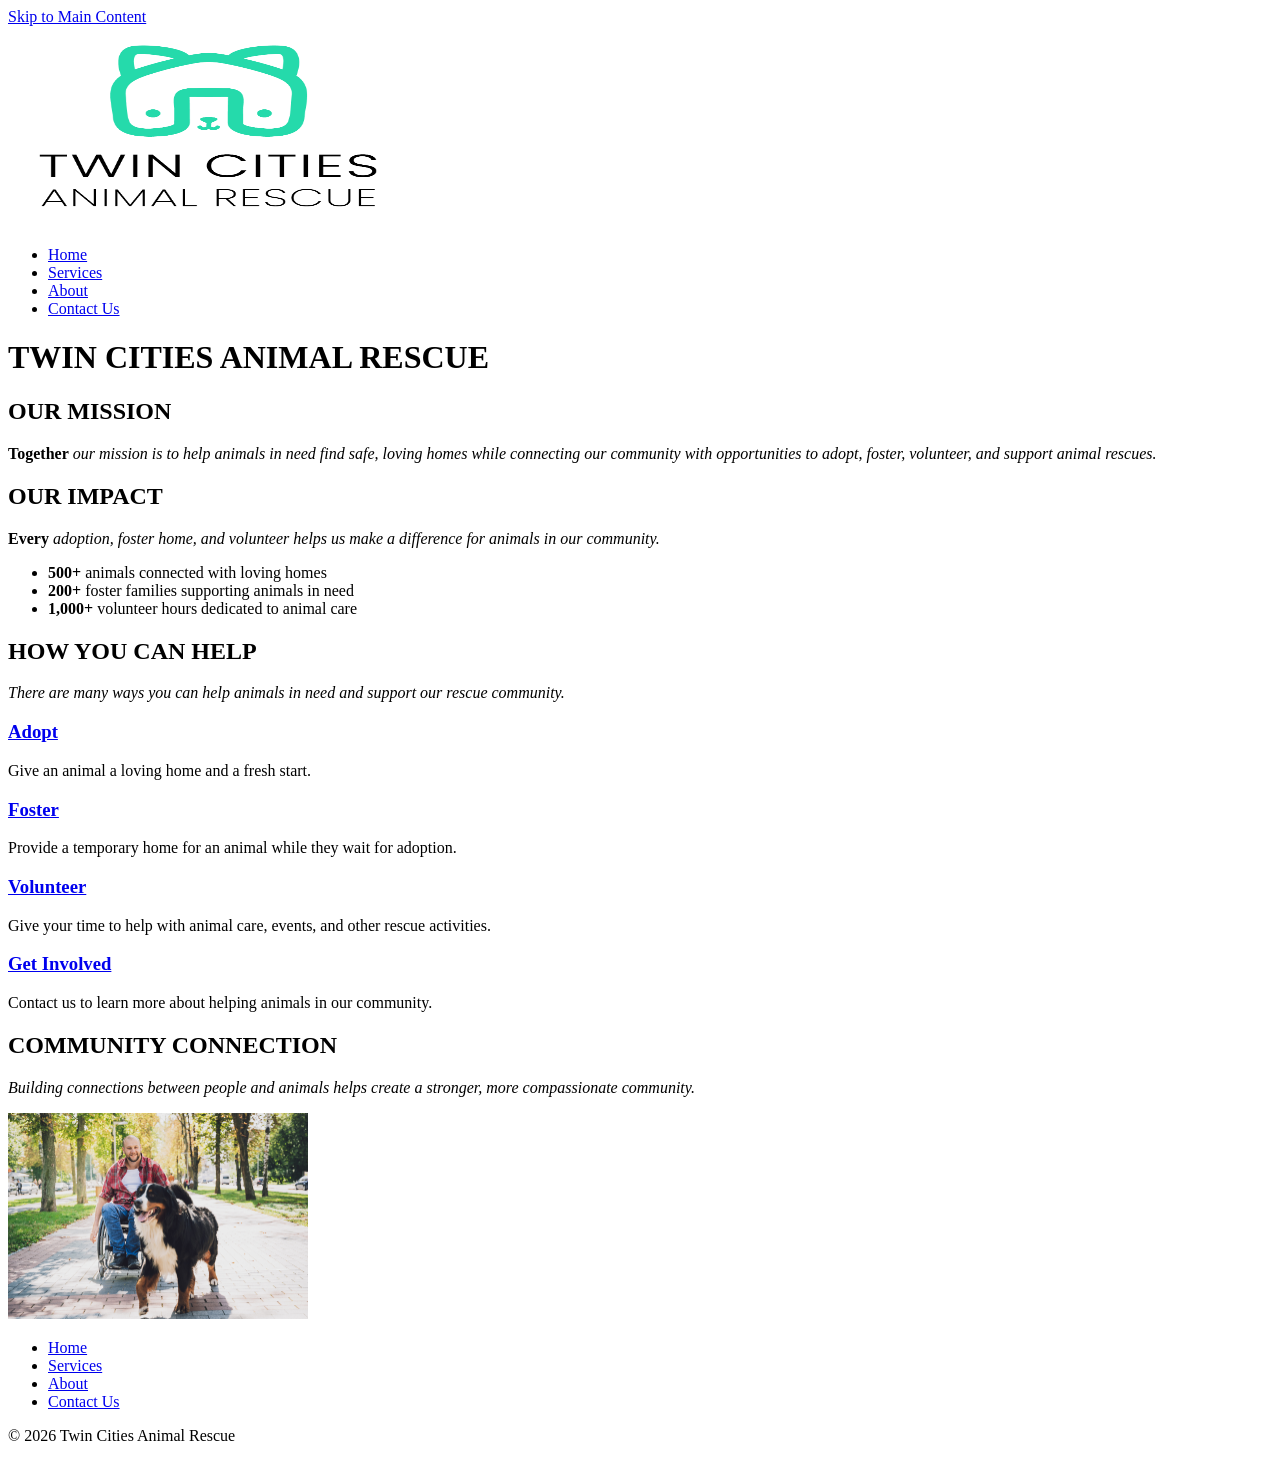
==== index.html @ acf7f06b "Recreate Twin Cities Animal Rescue website" ====
<!DOCTYPE html>
<html lang="en">

<!-- Head Start -->
<head>
    <meta charset="UTF-8">
    <meta name="viewport" content="width=device-width, initial-scale=1.0">
    <title>Home | Twin Cities Animal Rescue</title>
</head>

<!-- Body Start -->
<body>
    <a href="#main-content">Skip to Main Content</a>

    <!-- Header Start -->
    <header>
        <img src="images/rescue-logo_c.png"
             alt="Twin Cities Animal Rescue Logo"
             width="400"
             height="200">

        <nav aria-label="Primary Navigation">
            <ul>
                <li><a href="index.html" aria-current="page">Home</a></li>
                <li><a href="services.html">Services</a></li>
                <li><a href="about.html">About</a></li>
                <li><a href="contact.html">Contact Us</a></li>
            </ul>
        </nav>
    </header>

    <!-- Main Start -->
    <main id="main-content">
        <h1>TWIN CITIES ANIMAL RESCUE</h1>

        <!-- Our Mission Start -->
        <section>
            <h2>OUR MISSION</h2>

            <p>
                <strong>Together</strong>
                <em>
                    our mission is to help animals in need find safe, loving
                    homes while connecting our community with opportunities
                    to adopt, foster, volunteer, and support animal rescues.
                </em>
            </p>
        </section>

        <!-- Our Impact Start -->
        <section>
            <h2>OUR IMPACT</h2>

            <p>
                <strong>Every</strong>
                <em>
                    adoption, foster home, and volunteer helps us make a
                    difference for animals in our community.
                </em>
            </p>

            <ul>
                <li>
                    <strong>500+</strong>
                    animals connected with loving homes
                </li>
                <li>
                    <strong>200+</strong>
                    foster families supporting animals in need
                </li>
                <li>
                    <strong>1,000+</strong>
                    volunteer hours dedicated to animal care
                </li>
            </ul>
        </section>

        <!-- How You Can Help Start -->
        <section>
            <h2>HOW YOU CAN HELP</h2>

            <p>
                <em>
                    There are many ways you can help animals in need and
                    support our rescue community.
                </em>
            </p>

            <h3><a href="services.html#adoption">Adopt</a></h3>
            <p>Give an animal a loving home and a fresh start.</p>

            <h3><a href="services.html#foster">Foster</a></h3>
            <p>
                Provide a temporary home for an animal while they wait
                for adoption.
            </p>

            <h3><a href="services.html#volunteer">Volunteer</a></h3>
            <p>
                Give your time to help with animal care, events, and
                other rescue activities.
            </p>

            <h3>
                <a href="contact.html#interest-form">Get Involved</a>
            </h3>
            <p>
                Contact us to learn more about helping animals in our
                community.
            </p>
        </section>

        <!-- Community Connection Start -->
        <section>
            <h2>COMMUNITY CONNECTION</h2>

            <p>
                <em>
                    Building connections between people and animals helps
                    create a stronger, more compassionate community.
                </em>
            </p>

            <picture>
                <source srcset="images/rescue-feature-large_c.png"
                        media="(min-width: 768px)">

                <img src="images/rescue-feature-small_c.png"
                     alt="A man using a wheelchair spending time outdoors with a dog"
                     width="300">
            </picture>
        </section>
    </main>

    <!-- Footer Start -->
    <footer>
        <nav aria-label="Footer Navigation">
            <ul>
                <li><a href="index.html">Home</a></li>
                <li><a href="services.html">Services</a></li>
                <li><a href="about.html">About</a></li>
                <li><a href="contact.html">Contact Us</a></li>
            </ul>
        </nav>

        <p>&copy; 2026 Twin Cities Animal Rescue</p>
    </footer>
</body>
</html>
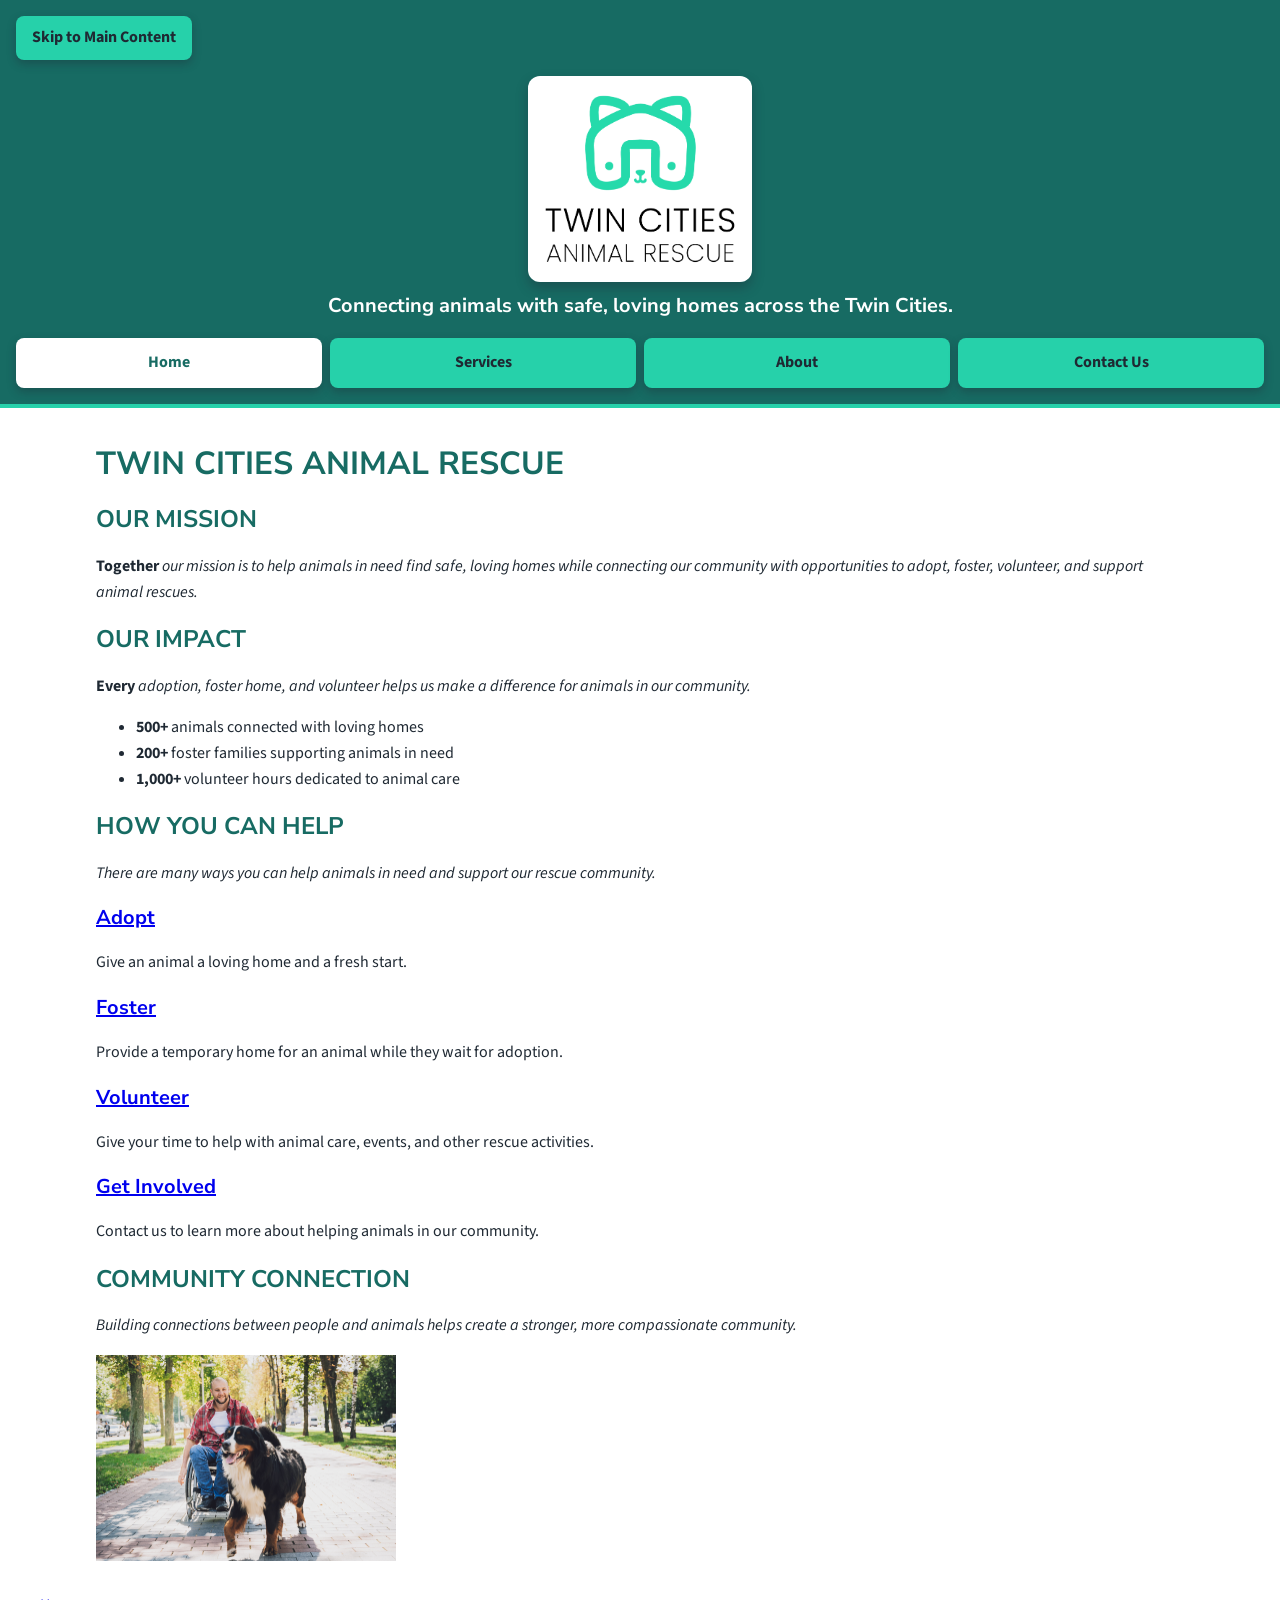
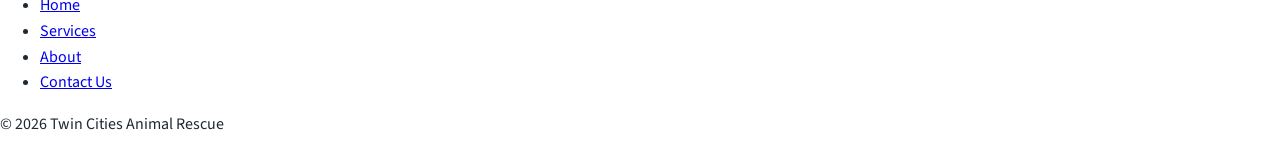
==== commit a13eaa60: "Build responsive accessible site header" ====
--- a/index.html
+++ b/index.html
@@ -1,25 +1,89 @@
 <!DOCTYPE html>
 <html lang="en">
+<!-- Head Start -->
 
-<!-- Head Start -->
 <head>
     <meta charset="UTF-8">
     <meta name="viewport" content="width=device-width, initial-scale=1.0">
-    <title>Home | Twin Cities Animal Rescue</title>
+    <title>Home - Twin Cities Animal Rescue</title>
+    <link rel="preconnect" href="https://fonts.googleapis.com">
+    <link rel="preconnect" href="https://fonts.gstatic.com" crossorigin>
+    <link
+        href="https://fonts.googleapis.com/css2?family=Nunito+Sans:ital,opsz,wght@0,6..12,200..1000;1,6..12,200..1000&amp;family=Source+Sans+3:ital,wght@0,200..900;1,200..900&amp;display=swap"
+        rel="stylesheet">
+    <link rel="stylesheet" href="styles/style.css">
 </head>
-
 <!-- Body Start -->
 <body>
-    <a href="#main-content">Skip to Main Content</a>
-
     <!-- Header Start -->
     <header>
-        <img src="images/rescue-logo_c.png"
-             alt="Twin Cities Animal Rescue Logo"
-             width="400"
-             height="200">
-
+        <a class="skip-link" href="#main-content">Skip to Main Content</a>
+        <div class="site-banner">
+            <img class="site-logo" src="images/rescue-logo_c.png" alt="Twin Cities Animal Rescue Logo">
+            <p class="site-tagline">Connecting animals with safe, loving homes across the Twin Cities.</p>
+        </div>
         <nav aria-label="Primary Navigation">
+            <ul>
+                <li><a href="index.html" title="Go to the Home Page" aria-current="page">Home</a></li>
+                <li><a href="services.html" title="Go to the Services Page">Services</a></li>
+                <li><a href="about.html" title="Go to the About Page">About</a></li>
+                <li><a href="contact.html" title="Go to the Contact Us Page">Contact Us</a></li>
+            </ul>
+        </nav>
+    </header>
+    <!-- Main Start -->
+    <main id="main-content">
+        <h1>TWIN CITIES ANIMAL RESCUE</h1>
+        <!-- Our Mission Start -->
+        <section>
+            <h2>OUR MISSION</h2>
+            <p><strong>Together</strong><em>
+                    our mission is to help animals in need find safe, loving
+                    homes while connecting our community with opportunities
+                    to adopt, foster, volunteer, and support animal rescues.</em></p>
+        </section>
+        <!-- Our Impact Start -->
+        <section>
+            <h2>OUR IMPACT</h2>
+            <p><strong>Every</strong><em>
+                    adoption, foster home, and volunteer helps us make a
+                    difference for animals in our community.</em></p>
+            <ul>
+                <li><strong>500+</strong> animals connected with loving homes</li>
+                <li><strong>200+</strong> foster families supporting animals in need</li>
+                <li><strong>1,000+</strong> volunteer hours dedicated to animal care</li>
+            </ul>
+        </section>
+        <!-- How You Can Help Start -->
+        <section>
+            <h2>HOW YOU CAN HELP</h2>
+            <p><em>There are many ways you can help animals in need and
+                    support our rescue community.</em></p>
+            <h3><a href="services.html#adoption">Adopt</a></h3>
+            <p>Give an animal a loving home and a fresh start.</p>
+            <h3><a href="services.html#foster">Foster</a></h3>
+            <p>Provide a temporary home for an animal while they wait
+                for adoption.</p>
+            <h3><a href="services.html#volunteer">Volunteer</a></h3>
+            <p>Give your time to help with animal care, events, and other rescue activities.</p>
+            <h3><a href="contact.html#interest-form">Get Involved</a></h3>
+            <p>Contact us to learn more about helping animals in our community.</p>
+        </section>
+        <!-- Community Connection Start -->
+        <section>
+            <h2>COMMUNITY CONNECTION</h2>
+            <p><em>Building connections between people and animals helps
+                    create a stronger, more compassionate community.</em></p>
+            <picture>
+                <source srcset="images/rescue-feature-large_c.png" media="(min-width: 768px)">
+                <img src="images/rescue-feature-small_c.png"
+                    alt="A man using a wheelchair spending time outdoors with a dog" width="300">
+            </picture>
+        </section>
+    </main>
+    <!-- Footer Start -->
+    <footer>
+        <nav aria-label="Footer Navigation">
             <ul>
                 <li><a href="index.html" aria-current="page">Home</a></li>
                 <li><a href="services.html">Services</a></li>
@@ -27,123 +91,7 @@
                 <li><a href="contact.html">Contact Us</a></li>
             </ul>
         </nav>
-    </header>
-
-    <!-- Main Start -->
-    <main id="main-content">
-        <h1>TWIN CITIES ANIMAL RESCUE</h1>
-
-        <!-- Our Mission Start -->
-        <section>
-            <h2>OUR MISSION</h2>
-
-            <p>
-                <strong>Together</strong>
-                <em>
-                    our mission is to help animals in need find safe, loving
-                    homes while connecting our community with opportunities
-                    to adopt, foster, volunteer, and support animal rescues.
-                </em>
-            </p>
-        </section>
-
-        <!-- Our Impact Start -->
-        <section>
-            <h2>OUR IMPACT</h2>
-
-            <p>
-                <strong>Every</strong>
-                <em>
-                    adoption, foster home, and volunteer helps us make a
-                    difference for animals in our community.
-                </em>
-            </p>
-
-            <ul>
-                <li>
-                    <strong>500+</strong>
-                    animals connected with loving homes
-                </li>
-                <li>
-                    <strong>200+</strong>
-                    foster families supporting animals in need
-                </li>
-                <li>
-                    <strong>1,000+</strong>
-                    volunteer hours dedicated to animal care
-                </li>
-            </ul>
-        </section>
-
-        <!-- How You Can Help Start -->
-        <section>
-            <h2>HOW YOU CAN HELP</h2>
-
-            <p>
-                <em>
-                    There are many ways you can help animals in need and
-                    support our rescue community.
-                </em>
-            </p>
-
-            <h3><a href="services.html#adoption">Adopt</a></h3>
-            <p>Give an animal a loving home and a fresh start.</p>
-
-            <h3><a href="services.html#foster">Foster</a></h3>
-            <p>
-                Provide a temporary home for an animal while they wait
-                for adoption.
-            </p>
-
-            <h3><a href="services.html#volunteer">Volunteer</a></h3>
-            <p>
-                Give your time to help with animal care, events, and
-                other rescue activities.
-            </p>
-
-            <h3>
-                <a href="contact.html#interest-form">Get Involved</a>
-            </h3>
-            <p>
-                Contact us to learn more about helping animals in our
-                community.
-            </p>
-        </section>
-
-        <!-- Community Connection Start -->
-        <section>
-            <h2>COMMUNITY CONNECTION</h2>
-
-            <p>
-                <em>
-                    Building connections between people and animals helps
-                    create a stronger, more compassionate community.
-                </em>
-            </p>
-
-            <picture>
-                <source srcset="images/rescue-feature-large_c.png"
-                        media="(min-width: 768px)">
-
-                <img src="images/rescue-feature-small_c.png"
-                     alt="A man using a wheelchair spending time outdoors with a dog"
-                     width="300">
-            </picture>
-        </section>
-    </main>
-
-    <!-- Footer Start -->
-    <footer>
-        <nav aria-label="Footer Navigation">
-            <ul>
-                <li><a href="index.html">Home</a></li>
-                <li><a href="services.html">Services</a></li>
-                <li><a href="about.html">About</a></li>
-                <li><a href="contact.html">Contact Us</a></li>
-            </ul>
-        </nav>
-
         <p>&copy; 2026 Twin Cities Animal Rescue</p>
     </footer>
 </body>
-</html>+</html>
--- a/styles/style.css
+++ b/styles/style.css
@@ -0,0 +1,221 @@
+:root {
+    --color-primary: #176b63;
+    --color-accent: #26d1aa;
+    --color-background: #ffffff;
+    --color-text: #1f2933;
+    --font-size-small: 0.875rem;
+    --font-size-base: 1rem;
+    --font-size-medium: 1.25rem;
+    --font-size-large: 1.5rem;
+    --font-size-xlarge: 2rem;
+    --space-small: 0.5rem;
+    --space-medium: 1rem;
+    --space-large: 2rem;
+    --space-xlarge: 3rem;
+    --content-width: 70rem;
+    --touch-target-size: 2.75rem;
+}
+
+html {
+    font-size: 100%;
+}
+
+*,
+*::before,
+*::after {
+    box-sizing: border-box;
+}
+
+body {
+    font-size: var(--font-size-base);
+    margin: 0;
+    background-color: var(--color-background);
+    color: var(--color-text);
+    font-family: "Source Sans 3", sans-serif;
+    line-height: 1.6;
+}
+
+h1,
+h2,
+h3 {
+    font-family: "Nunito Sans", "Source Sans 3", sans-serif;
+    color: var(--color-primary);
+    line-height: 1.2;
+}
+
+h1 {
+    font-size: var(--font-size-xlarge);
+}
+
+h2 {
+    font-size: var(--font-size-large);
+}
+
+h3 {
+    font-size: var(--font-size-medium);
+}
+
+img,
+video {
+    max-width: 100%;
+    height: auto;
+    display: block;
+}
+
+audio {
+    max-width: 100%;
+}
+
+.site-logo {
+    width: 14rem;
+    border-radius: 0.75rem;
+    box-shadow: 0 0.375rem 0.75rem rgba(31, 41, 51, 0.35);
+}
+
+.site-banner {
+    width: 100%;
+    display: flex;
+    flex-direction: column;
+    align-items: center;
+    gap: var(--space-small);
+    text-align: center;
+}
+
+.site-tagline {
+    max-width: 40rem;
+    margin: 0;
+    color: var(--color-background);
+    font-family: "Nunito Sans", "Source Sans 3", sans-serif;
+    font-size: var(--font-size-medium);
+    font-weight: 700;
+}
+
+main {
+    max-width: var(--content-width);
+    margin: 0 auto;
+    padding: var(--space-medium);
+}
+
+header {
+    display: flex;
+    flex-direction: column;
+    align-items: center;
+    gap: var(--space-medium);
+    padding: var(--space-medium);
+    border-bottom: 0.25rem solid var(--color-accent);
+    background-color: var(--color-primary);
+}
+
+header nav {
+    width: 100%;
+}
+
+header nav ul {
+    display: flex;
+    flex-direction: row;
+    flex-wrap: wrap;
+    justify-content: center;
+    gap: var(--space-small);
+    list-style: none;
+    margin: 0;
+    padding: 0;
+}
+
+header nav li {
+    flex: 1 1 8rem;
+}
+
+header nav a {
+    display: flex;
+    min-width: var(--touch-target-size);
+    min-height: var(--touch-target-size);
+    align-items: center;
+    justify-content: center;
+    padding: 0.75rem var(--space-medium);
+    background-color: var(--color-accent);
+    color: var(--color-text);
+    text-decoration: none;
+    font-weight: 700;
+    border-radius: 0.5rem;
+    cursor: pointer;
+    box-shadow: 0 0.25rem 0.5rem rgba(31, 41, 51, 0.35);
+    transition: transform 150ms ease, box-shadow 150ms ease;
+}
+
+header nav a[aria-current="page"] {
+    background-color: var(--color-background);
+    color: var(--color-primary);
+}
+
+header nav a:hover,
+header nav a:focus-visible {
+    background-color: var(--color-background);
+    color: var(--color-primary);
+    transform: translateY(-0.125rem);
+    box-shadow: 0 0.375rem 0.75rem rgba(31, 41, 51, 0.35);
+}
+
+header nav a:focus-visible {
+    outline: 0.1875rem solid var(--color-background);
+    outline-offset: 0.125rem;
+}
+
+header nav a:active {
+    transform: translateY(0.125rem);
+    box-shadow: 0 0.125rem 0.25rem rgba(31, 41, 51, 0.35);
+}
+
+.skip-link {
+    align-self: flex-start;
+    display: flex;
+    align-items: center;
+    justify-content: center;
+    min-height: var(--touch-target-size);
+    padding: var(--space-small) var(--space-medium);
+    background-color: var(--color-accent);
+    color: var(--color-text);
+    font-weight: 700;
+    text-decoration: none;
+    border-radius: 0.5rem;
+    cursor: pointer;
+    box-shadow: 0 0.25rem 0.5rem rgba(31, 41, 51, 0.35);
+    transition: transform 150ms ease, box-shadow 150ms ease,
+        background-color 150ms ease, color 150ms ease;
+}
+
+.skip-link:hover,
+.skip-link:focus-visible {
+    background-color: var(--color-background);
+    color: var(--color-primary);
+    transform: translateY(-0.125rem);
+    box-shadow: 0 0.375rem 0.75rem rgba(31, 41, 51, 0.35);
+}
+
+.skip-link:focus-visible {
+    outline: 0.25rem solid var(--color-background);
+    outline-offset: 0.25rem;
+    text-decoration: underline;
+    text-decoration-thickness: 0.125rem;
+    text-underline-offset: 0.2rem;
+}
+
+.skip-link:active {
+    transform: translateY(0.125rem);
+    box-shadow: 0 0.125rem 0.25rem rgba(31, 41, 51, 0.35);
+}
+
+@media (prefers-reduced-motion: reduce) {
+    header nav a,
+    .skip-link {
+        transition: none;
+    }
+
+    header nav a:hover,
+    header nav a:focus-visible,
+    header nav a:active,
+    .skip-link:hover,
+    .skip-link:focus-visible,
+    .skip-link:active {
+        transform: none;
+    }
+}
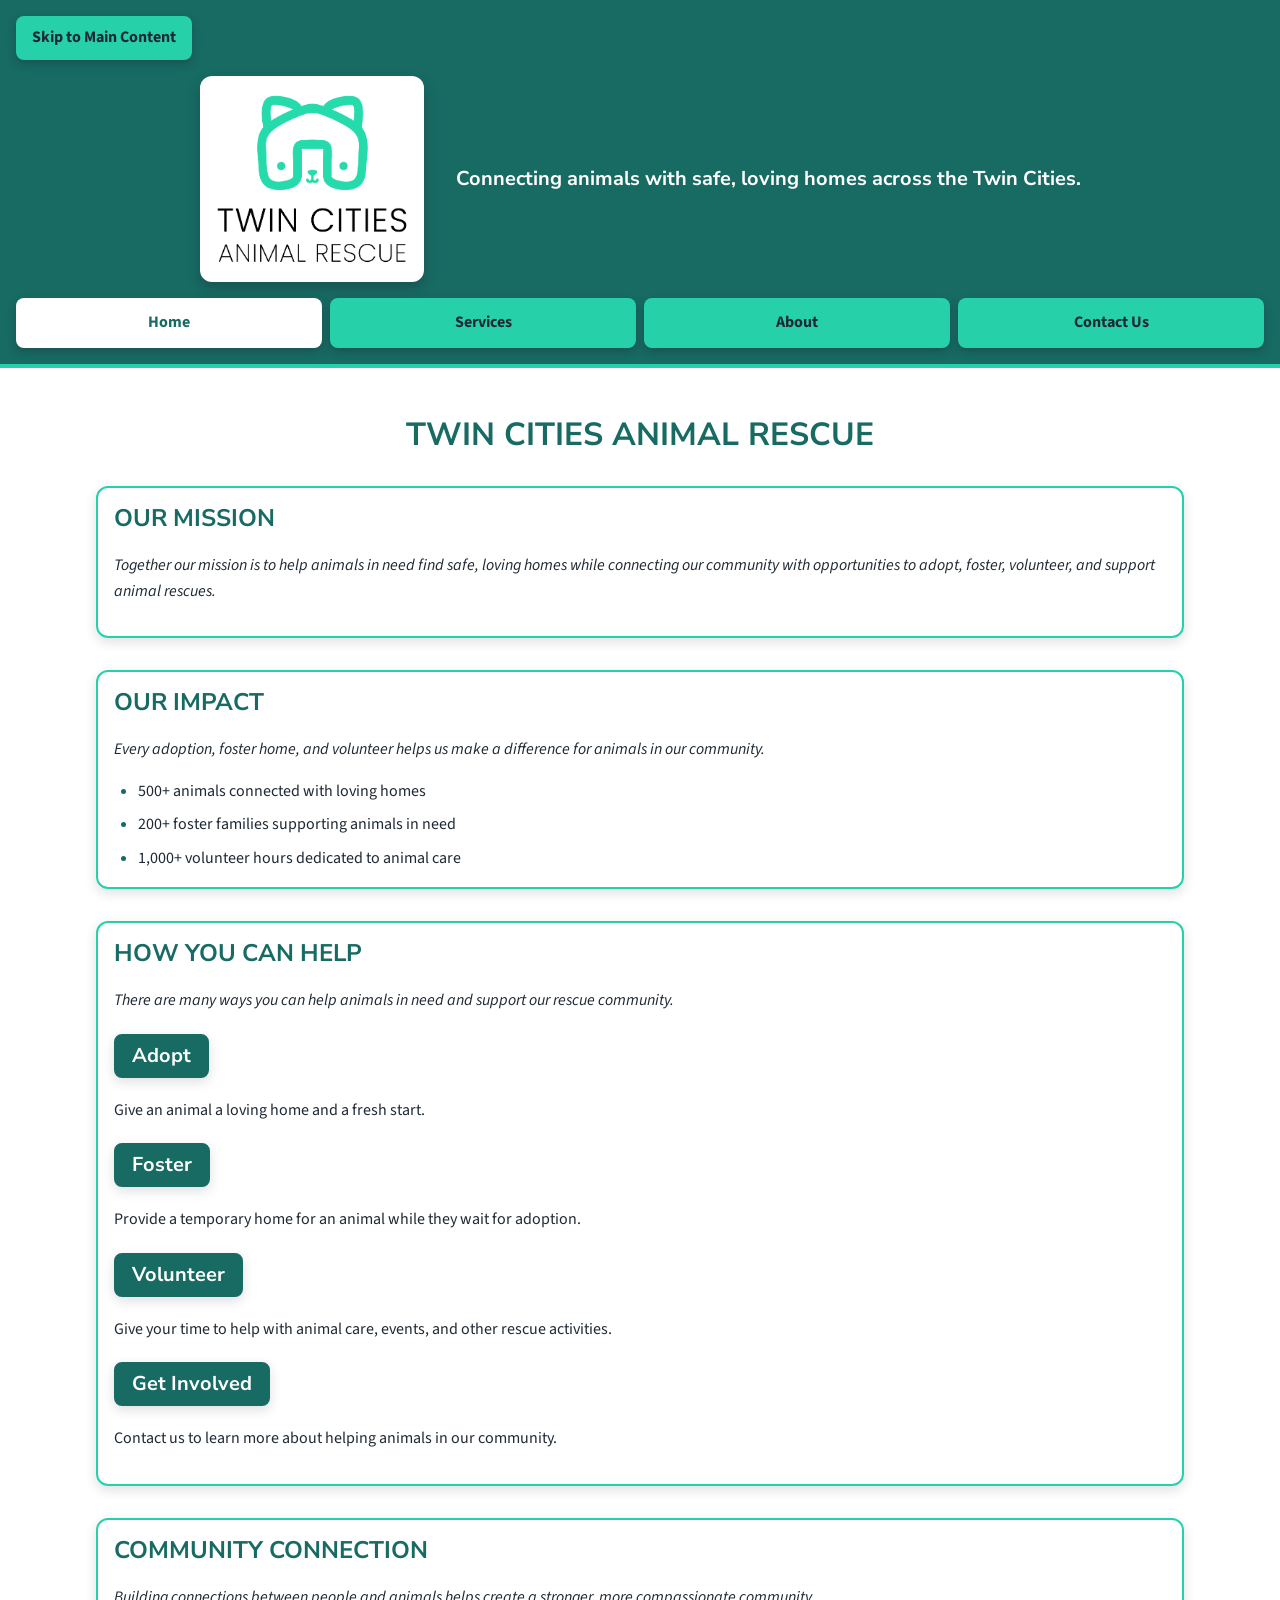
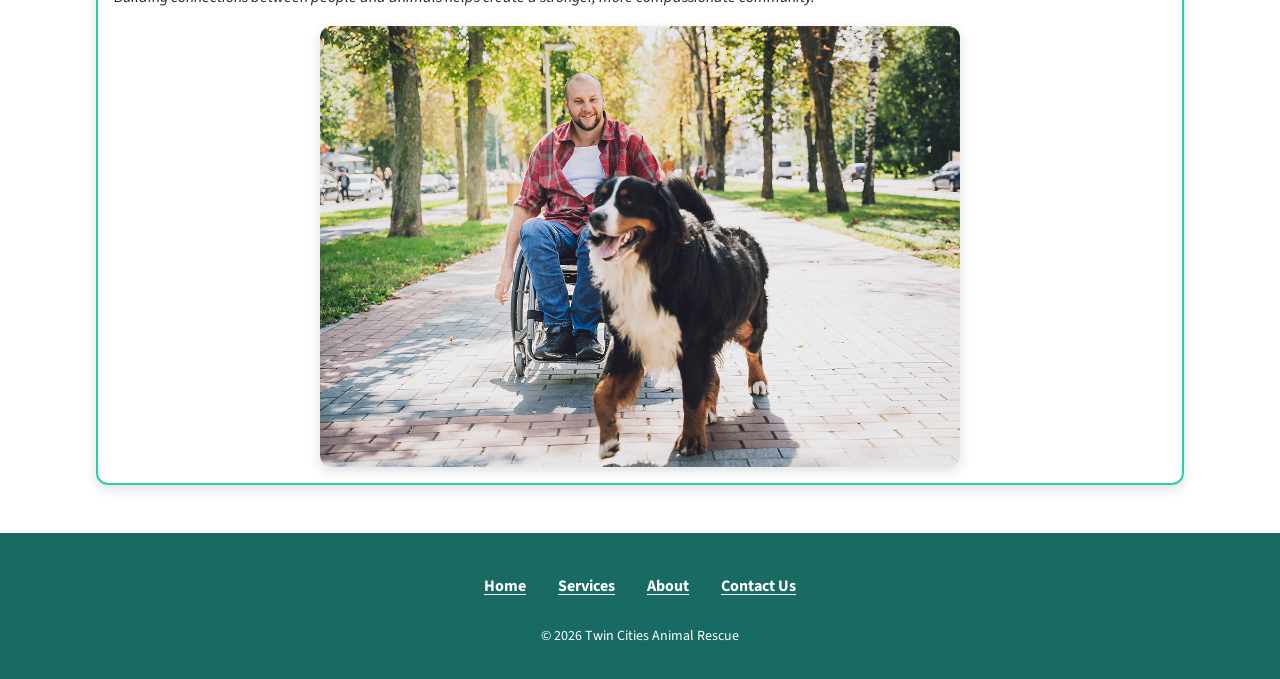
==== commit a69671bf: "Style responsive content and accessible form" ====
--- a/index.html
+++ b/index.html
@@ -37,43 +37,43 @@
         <!-- Our Mission Start -->
         <section>
             <h2>OUR MISSION</h2>
-            <p><strong>Together</strong><em>
+            <p class="section-intro">Together
                     our mission is to help animals in need find safe, loving
                     homes while connecting our community with opportunities
-                    to adopt, foster, volunteer, and support animal rescues.</em></p>
+                    to adopt, foster, volunteer, and support animal rescues.</p>
         </section>
         <!-- Our Impact Start -->
         <section>
             <h2>OUR IMPACT</h2>
-            <p><strong>Every</strong><em>
+            <p class="section-intro">Every
                     adoption, foster home, and volunteer helps us make a
-                    difference for animals in our community.</em></p>
+                    difference for animals in our community.</p>
             <ul>
-                <li><strong>500+</strong> animals connected with loving homes</li>
-                <li><strong>200+</strong> foster families supporting animals in need</li>
-                <li><strong>1,000+</strong> volunteer hours dedicated to animal care</li>
+                <li>500+ animals connected with loving homes</li>
+                <li>200+ foster families supporting animals in need</li>
+                <li>1,000+ volunteer hours dedicated to animal care</li>
             </ul>
         </section>
         <!-- How You Can Help Start -->
         <section>
             <h2>HOW YOU CAN HELP</h2>
-            <p><em>There are many ways you can help animals in need and
-                    support our rescue community.</em></p>
-            <h3><a href="services.html#adoption">Adopt</a></h3>
+            <p class="section-intro">There are many ways you can help animals in need and
+                    support our rescue community.</p>
+            <h3><a class="action-link" href="services.html#adoption">Adopt</a></h3>
             <p>Give an animal a loving home and a fresh start.</p>
-            <h3><a href="services.html#foster">Foster</a></h3>
+            <h3><a class="action-link" href="services.html#foster">Foster</a></h3>
             <p>Provide a temporary home for an animal while they wait
                 for adoption.</p>
-            <h3><a href="services.html#volunteer">Volunteer</a></h3>
+            <h3><a class="action-link" href="services.html#volunteer">Volunteer</a></h3>
             <p>Give your time to help with animal care, events, and other rescue activities.</p>
-            <h3><a href="contact.html#interest-form">Get Involved</a></h3>
+            <h3><a class="action-link" href="contact.html#interest-form">Get Involved</a></h3>
             <p>Contact us to learn more about helping animals in our community.</p>
         </section>
         <!-- Community Connection Start -->
         <section>
             <h2>COMMUNITY CONNECTION</h2>
-            <p><em>Building connections between people and animals helps
-                    create a stronger, more compassionate community.</em></p>
+            <p class="section-intro">Building connections between people and animals helps
+                    create a stronger, more compassionate community.</p>
             <picture>
                 <source srcset="images/rescue-feature-large_c.png" media="(min-width: 768px)">
                 <img src="images/rescue-feature-small_c.png"
--- a/styles/style.css
+++ b/styles/style.css
@@ -27,6 +27,10 @@
 }
 
 body {
+    min-height: 100vh;
+    min-height: 100dvh;
+    display: flex;
+    flex-direction: column;
     font-size: var(--font-size-base);
     margin: 0;
     background-color: var(--color-background);
@@ -91,6 +95,8 @@
 }
 
 main {
+    flex: 1;
+    width: 100%;
     max-width: var(--content-width);
     margin: 0 auto;
     padding: var(--space-medium);
@@ -204,9 +210,280 @@
     box-shadow: 0 0.125rem 0.25rem rgba(31, 41, 51, 0.35);
 }
 
+section {
+    margin-block: var(--space-large);
+    padding: var(--space-medium);
+    border: 0.125rem solid var(--color-accent);
+    border-radius: 0.75rem;
+    box-shadow: 0 0.25rem 0.75rem rgba(31, 41, 51, 0.15);
+}
+
+section h2 {
+    margin-block-start: 0;
+}
+
+.section-intro {
+    font-style: italic;
+}
+
+main > h1 {
+    text-align: center;
+    margin-block: var(--space-large);
+}
+
+
+footer {
+    padding: var(--space-large) var(--space-medium);
+    background-color: var(--color-primary);
+    color: var(--color-background);
+    text-align: center;
+}
+
+footer nav ul {
+    display: flex;
+    flex-wrap: wrap;
+    justify-content: center;
+    gap: var(--space-small) var(--space-medium);
+    margin: 0;
+    padding: 0;
+    list-style: none;
+}
+
+footer nav a {
+    display: inline-flex;
+    align-items: center;
+    justify-content: center;
+    min-height: var(--touch-target-size);
+    padding: var(--space-small);
+    color: var(--color-background);
+    font-weight: 700;
+    text-underline-offset: 0.2rem;
+    border-radius: 0.25rem;
+}
+
+footer nav a:hover,
+footer nav a:focus-visible {
+    background-color: var(--color-background);
+    color: var(--color-primary);
+    text-decoration-thickness: 0.125rem;
+}
+
+footer nav a:focus-visible {
+    outline: 0.1875rem solid var(--color-accent);
+    outline-offset: 0.125rem;
+}
+
+footer nav a:active {
+    background-color: var(--color-accent);
+    color: var(--color-text);
+}
+
+footer p {
+    margin-block: var(--space-medium) 0;
+    font-size: var(--font-size-small);
+}
+
+.action-link,
+form button {
+    display: inline-flex;
+    justify-content: center;
+    align-items: center;
+    min-height: var(--touch-target-size);
+    padding: var(--space-small) var(--space-medium);
+    background-color: var(--color-primary);
+    color: var(--color-background);
+    text-decoration: none;
+    border: 0.125rem solid var(--color-primary);
+    border-radius: 0.5rem;
+    font-weight: 700;
+    box-shadow: 0 0.25rem 0.75rem rgba(31, 41, 51, 0.15);
+    cursor: pointer;
+    transition: transform 150ms ease, box-shadow 150ms ease,
+        background-color 150ms ease, color 150ms ease;
+}
+
+.action-link:hover,
+.action-link:focus-visible,
+form button:hover,
+form button:focus-visible {
+    background-color: var(--color-background);
+    color: var(--color-primary);
+    transform: translateY(-0.125rem);
+    box-shadow: 0 0.375rem 0.75rem rgba(31, 41, 51, 0.35);
+}
+
+.action-link:focus-visible,
+form button:focus-visible {
+    outline: 0.1875rem solid var(--color-primary);
+    outline-offset: 0.125rem;
+}
+
+.action-link:active,
+form button:active {
+    background-color: var(--color-accent);
+    color: var(--color-text);
+    transform: translateY(0.125rem);
+    box-shadow: 0 0.125rem 0.25rem rgba(31, 41, 51, 0.35);
+}
+
+main img {
+    width: 100%;
+    max-width: 40rem;
+    margin-inline: auto;
+    border-radius: 0.75rem;
+    box-shadow: 0 0.25rem 0.75rem rgba(31, 41, 51, 0.15);
+}
+
+@media (min-width: 48rem) {
+    .site-banner {
+        flex-direction: row;
+        justify-content: center;
+        gap: var(--space-large);
+        text-align: left;
+
+        main {
+            padding: var(--space-large);
+        }
+
+        section {
+            padding: var(--space-large);
+        }
+    }
+}
+
+figure {
+    margin: 0;
+}
+
+figcaption {
+    max-width: 40rem;
+    margin: var(--space-small) auto 0;
+    font-size: var(--font-size-small);
+    text-align: center;
+}
+
+main video,
+main audio {
+    width: 100%;
+    margin-inline: auto;
+}
+
+main video {
+    max-width: 50rem;
+    border-radius: 0.75rem;
+    box-shadow: 0 0.25rem 0.75rem rgba(31, 41, 51, 0.15);
+}
+
+main audio {
+    display: block;
+    max-width: 40rem;
+}
+
+section ul {
+    margin-block: var(--space-medium) 0;
+    padding-inline-start: 1.5rem;
+}
+
+section li + li {
+    margin-block-start: var(--space-small);
+}
+
+section li::marker {
+    color: var(--color-primary);
+    font-weight: 700;
+}
+
+fieldset {
+    margin: 0;
+    padding: var(--space-medium);
+    border: 0.125rem solid var(--color-accent);
+    border-radius: 0.75rem;
+}
+
+legend {
+    padding-inline: var(--space-small);
+    color: var(--color-primary);
+    font-family: "Nunito Sans", "Source Sans 3", sans-serif;
+    font-weight: 700;
+}
+
+form label {
+    font-weight: 700;
+}
+
+form input,
+form textarea,
+form button {
+    font: inherit;
+}
+
+form input:not([type="radio"]):not([type="checkbox"]),
+form textarea {
+    display: block;
+    width: 100%;
+    min-height: var(--touch-target-size);
+    margin-block: var(--space-small) var(--space-medium);
+    padding: var(--space-small) var(--space-medium);
+    border: 0.125rem solid var(--color-primary);
+    border-radius: 0.5rem;
+    background-color: var(--color-background);
+    color: var(--color-text);
+}
+
+form input:not([type="radio"]):not([type="checkbox"]):focus-visible,
+form textarea:focus-visible {
+    outline: 0.1875rem solid var(--color-primary);
+    outline-offset: 0.125rem;
+}
+
+fieldset + fieldset {
+    margin-block-start: var(--space-large);
+}
+
+form textarea {
+    resize: vertical;
+}
+
+form input[type="radio"],
+form input[type="checkbox"] {
+    inline-size: 1.25rem;
+    block-size: 1.25rem;
+    margin-inline: var(--space-small) 0.25rem;
+    accent-color: var(--color-primary);
+    vertical-align: middle;
+    cursor: pointer;
+}
+
+form input[type="radio"] + label,
+form input[type="checkbox"] + label {
+    display: inline-flex;
+    align-items: center;
+    min-height: var(--touch-target-size);
+    margin-inline-end: var(--space-medium);
+    cursor: pointer;
+}
+
+form input[type="radio"]:focus-visible,
+form input[type="checkbox"]:focus-visible {
+    outline: 0.1875rem solid var(--color-primary);
+    outline-offset: 0.125rem;
+}
+
+fieldset h3 {
+    margin-block: var(--space-large) var(--space-small);
+}
+
+form button {
+    display: flex;
+    margin: var(--space-large) auto 0;
+}
+
 @media (prefers-reduced-motion: reduce) {
+
     header nav a,
-    .skip-link {
+    .skip-link,
+    .action-link,
+    form button {
         transition: none;
     }
 
@@ -215,7 +492,13 @@
     header nav a:active,
     .skip-link:hover,
     .skip-link:focus-visible,
-    .skip-link:active {
+    .skip-link:active,
+    .action-link:hover,
+    .action-link:focus-visible,
+    .action-link:active,
+    form button:hover,
+    form button:focus-visible,
+    form button:active {
         transform: none;
     }
 }
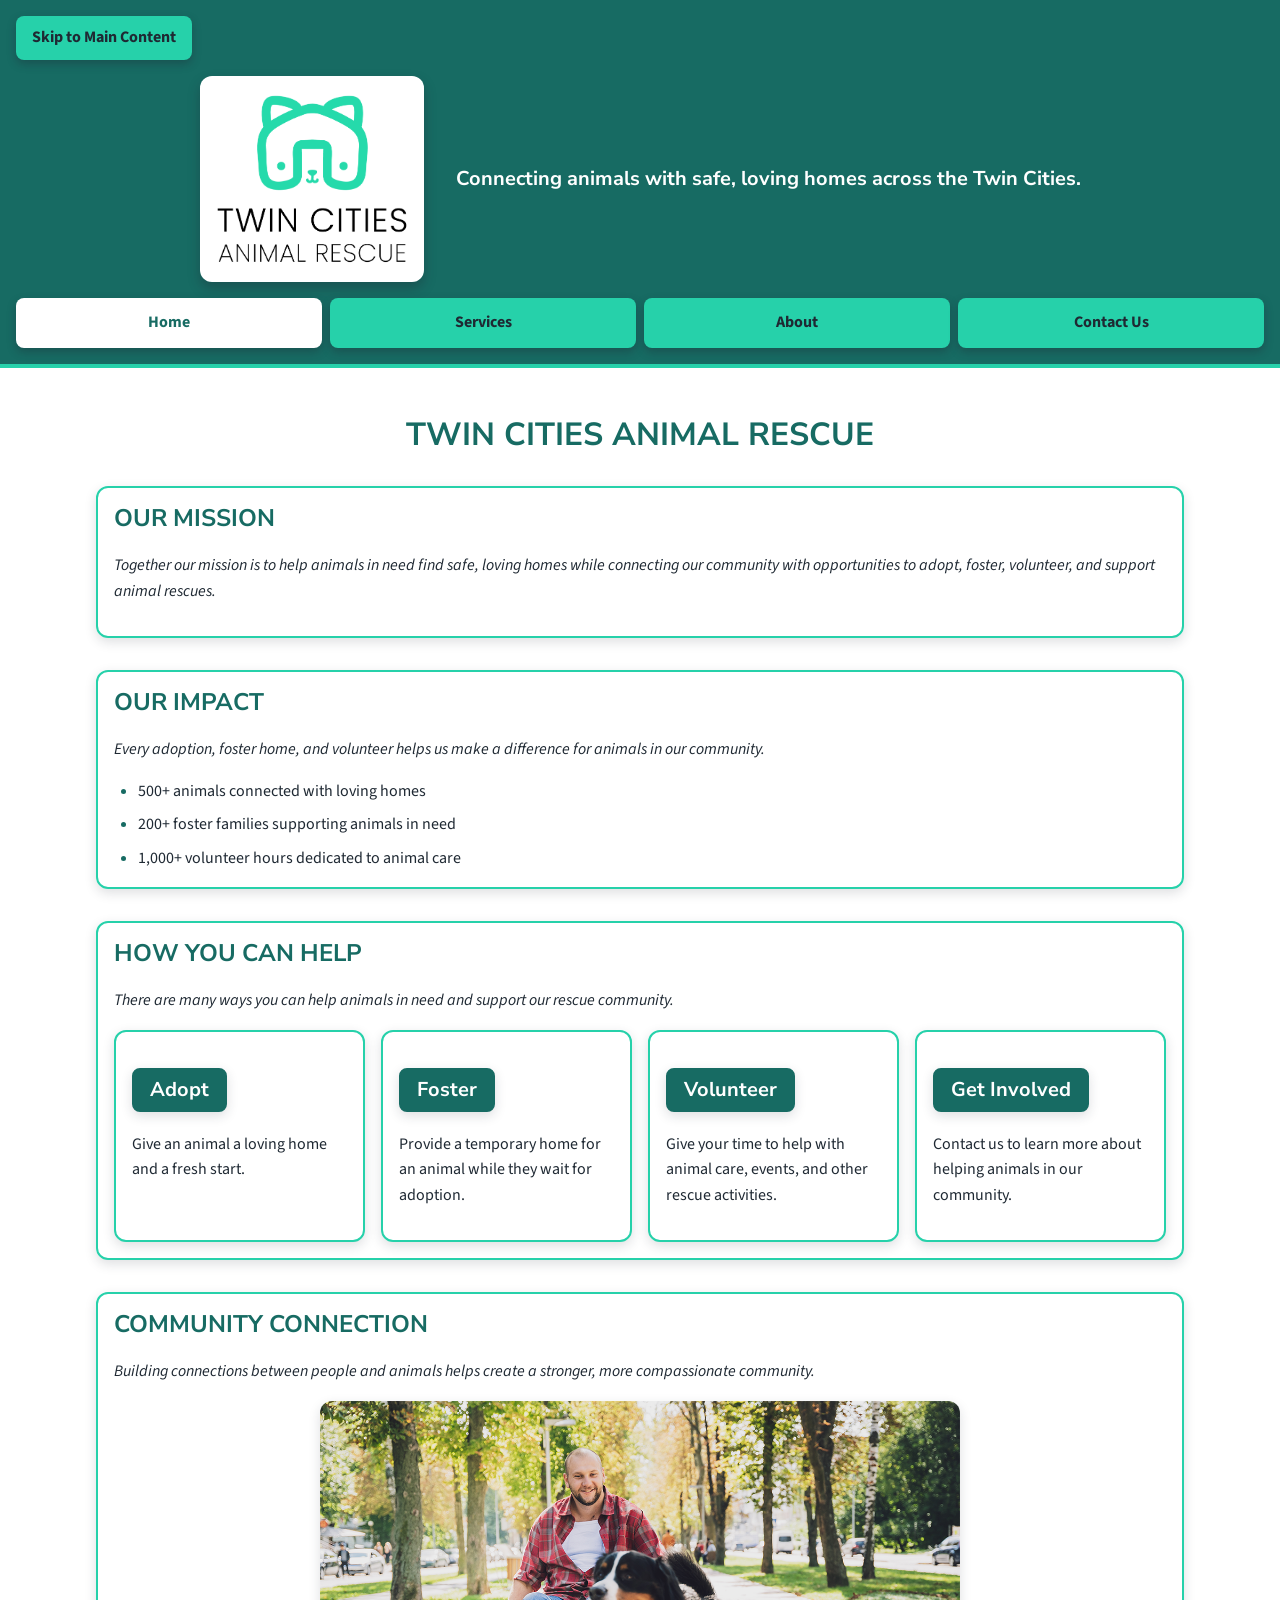
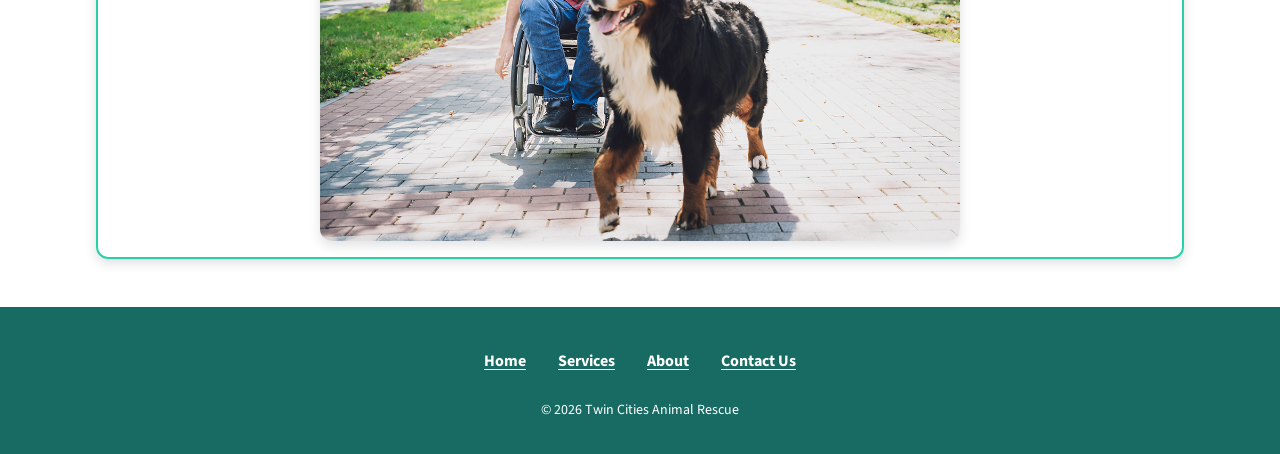
==== commit f43740a9: "Add responsive help option cards" ====
--- a/index.html
+++ b/index.html
@@ -59,15 +59,25 @@
             <h2>HOW YOU CAN HELP</h2>
             <p class="section-intro">There are many ways you can help animals in need and
                     support our rescue community.</p>
-            <h3><a class="action-link" href="services.html#adoption">Adopt</a></h3>
-            <p>Give an animal a loving home and a fresh start.</p>
-            <h3><a class="action-link" href="services.html#foster">Foster</a></h3>
-            <p>Provide a temporary home for an animal while they wait
-                for adoption.</p>
-            <h3><a class="action-link" href="services.html#volunteer">Volunteer</a></h3>
-            <p>Give your time to help with animal care, events, and other rescue activities.</p>
-            <h3><a class="action-link" href="contact.html#interest-form">Get Involved</a></h3>
-            <p>Contact us to learn more about helping animals in our community.</p>
+            <div class="help-options">
+                <div class="help-card">
+                    <h3><a class="action-link" href="services.html#adoption">Adopt</a></h3>
+                    <p>Give an animal a loving home and a fresh start.</p>
+                </div>
+                <div class="help-card">
+                    <h3><a class="action-link" href="services.html#foster">Foster</a></h3>
+                    <p>Provide a temporary home for an animal while they wait
+                        for adoption.</p>
+                </div>
+                <div class="help-card">
+                    <h3><a class="action-link" href="services.html#volunteer">Volunteer</a></h3>
+                    <p>Give your time to help with animal care, events, and other rescue activities.</p>
+                </div>
+                <div class="help-card">
+                    <h3><a class="action-link" href="contact.html#interest-form">Get Involved</a></h3>
+                    <p>Contact us to learn more about helping animals in our community.</p>
+                </div>
+            </div>
         </section>
         <!-- Community Connection Start -->
         <section>
--- a/styles/style.css
+++ b/styles/style.css
@@ -283,6 +283,21 @@
     font-size: var(--font-size-small);
 }
 
+.help-options {
+    display: flex;
+    flex-wrap: wrap;
+    gap: var(--space-medium);
+}
+
+.help-card {
+    flex: 1 1 14rem;
+    padding: var(--space-medium);
+    background-color: var(--color-background);
+    border: 0.125rem solid var(--color-accent);
+    border-radius: 0.75rem;
+    box-shadow: 0 0.25rem 0.75rem rgba(31, 41, 51, 0.15);
+}
+
 .action-link,
 form button {
     display: inline-flex;
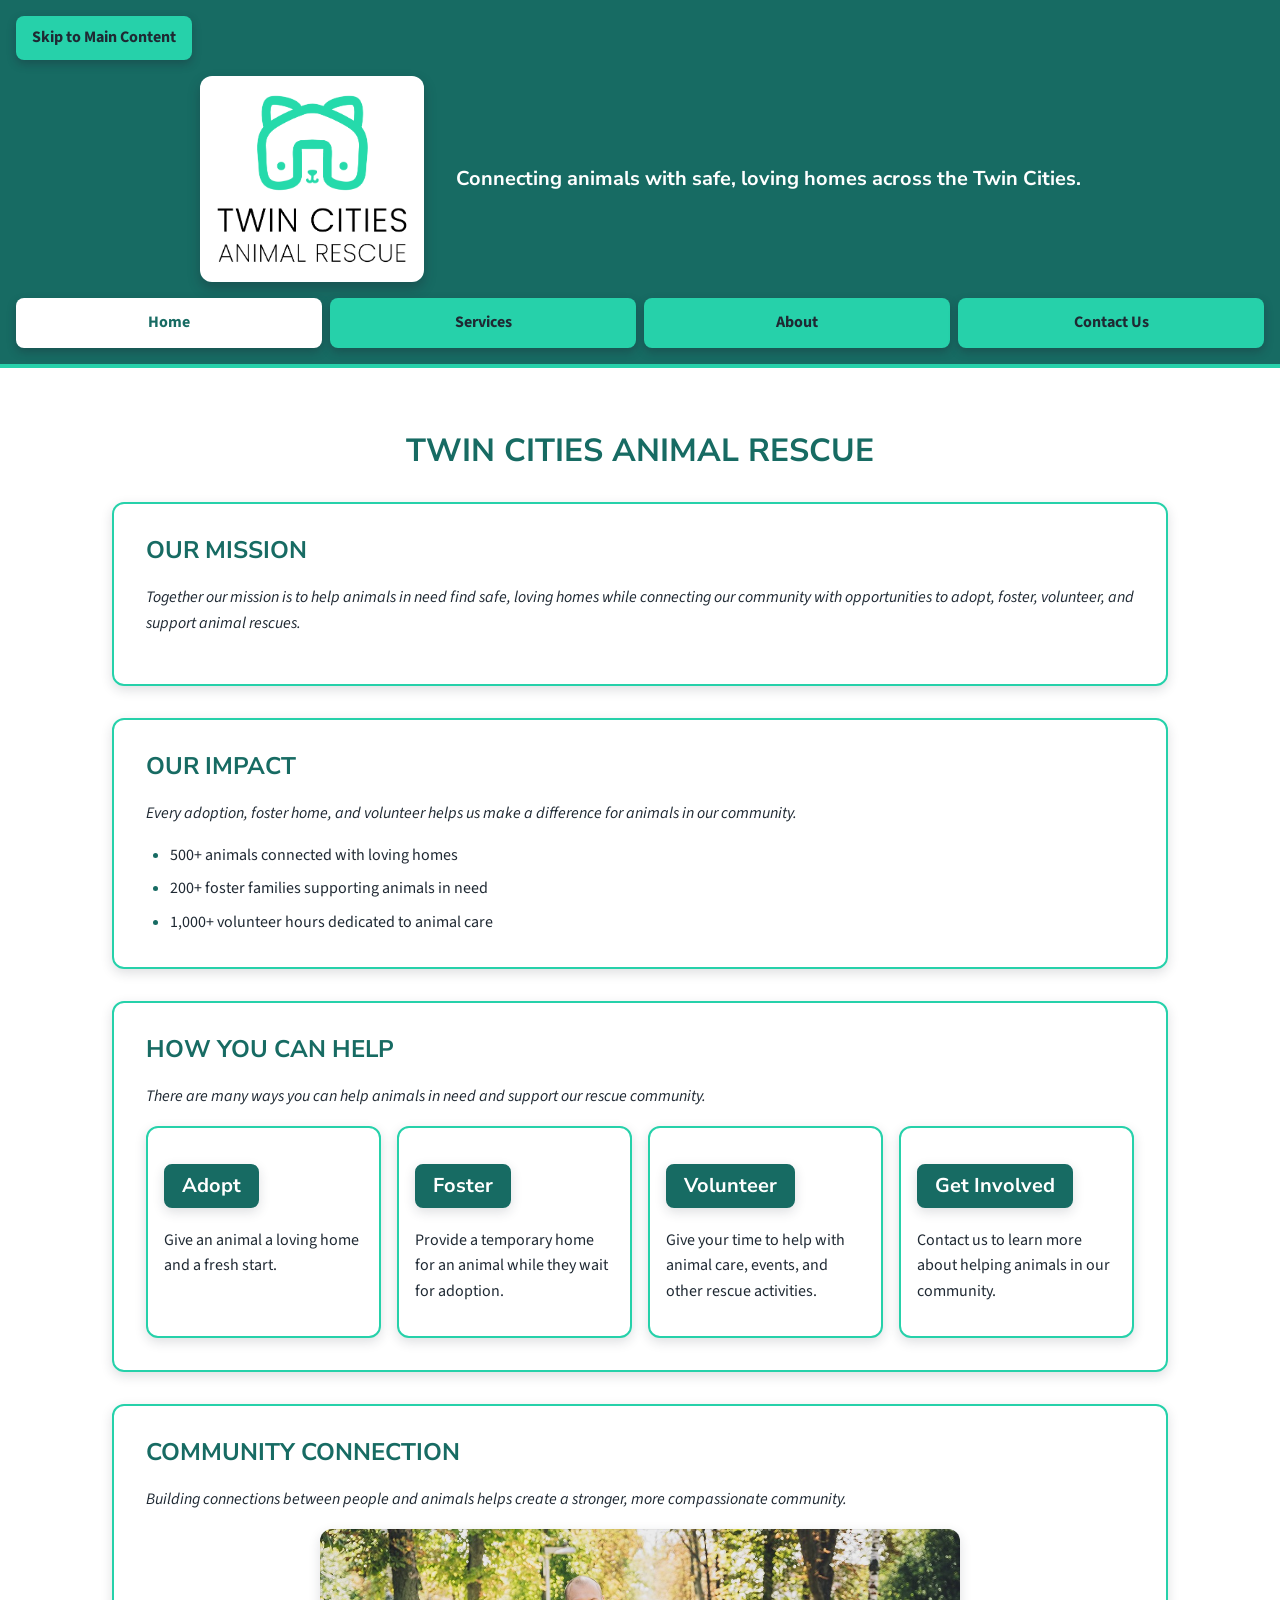
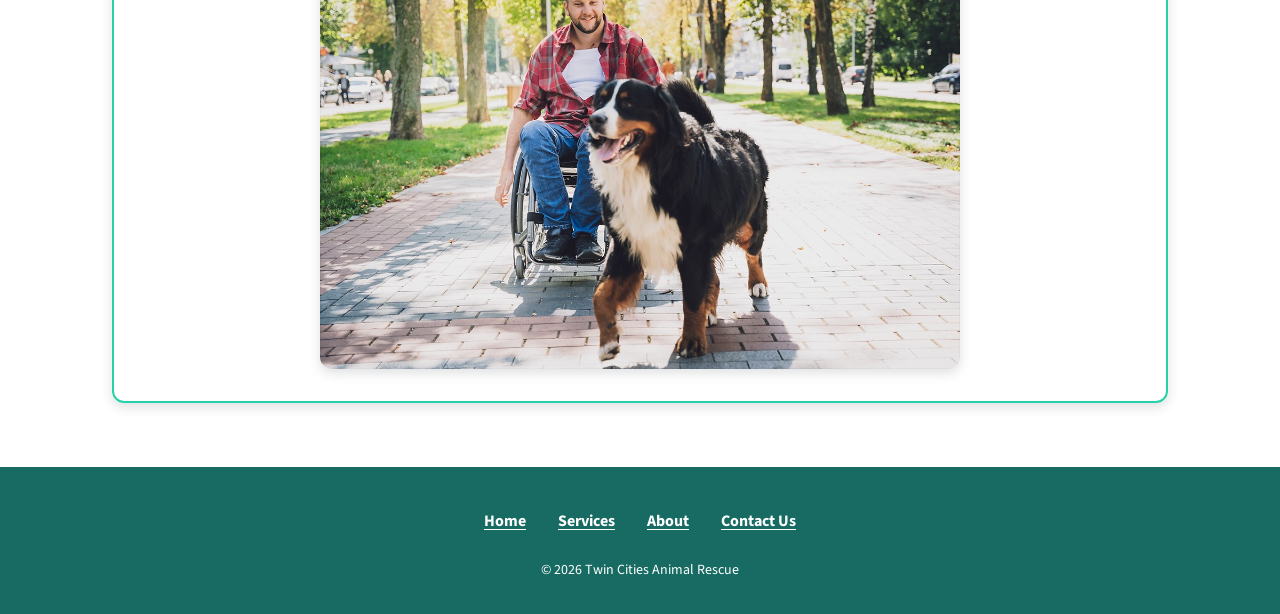
==== commit c5c2143c: "Improve site performance, SEO, form accessibility, and documentation" ====
--- a/index.html
+++ b/index.html
@@ -6,6 +6,7 @@
     <meta charset="UTF-8">
     <meta name="viewport" content="width=device-width, initial-scale=1.0">
     <title>Home - Twin Cities Animal Rescue</title>
+    <meta name="description" content="Twin Cities Animal Rescue connects animals with loving homes. Learn about adoption, fostering, and volunteer opportunities in the Twin Cities.">
     <link rel="preconnect" href="https://fonts.googleapis.com">
     <link rel="preconnect" href="https://fonts.gstatic.com" crossorigin>
     <link
@@ -19,7 +20,7 @@
     <header>
         <a class="skip-link" href="#main-content">Skip to Main Content</a>
         <div class="site-banner">
-            <img class="site-logo" src="images/rescue-logo_c.png" alt="Twin Cities Animal Rescue Logo">
+            <img class="site-logo" src="images/rescue-logo_c.png" alt="Twin Cities Animal Rescue Logo" fetchpriority="high">
             <p class="site-tagline">Connecting animals with safe, loving homes across the Twin Cities.</p>
         </div>
         <nav aria-label="Primary Navigation">
@@ -85,8 +86,8 @@
             <p class="section-intro">Building connections between people and animals helps
                     create a stronger, more compassionate community.</p>
             <picture>
-                <source srcset="images/rescue-feature-large_c.png" media="(min-width: 768px)">
-                <img src="images/rescue-feature-small_c.png"
+                <source srcset="images/rescue-feature-large_c.jpg" media="(min-width: 768px)">
+                <img src="images/rescue-feature-small_c.jpg"
                     alt="A man using a wheelchair spending time outdoors with a dog" width="300">
             </picture>
         </section>
--- a/styles/style.css
+++ b/styles/style.css
@@ -355,14 +355,14 @@
         justify-content: center;
         gap: var(--space-large);
         text-align: left;
-
-        main {
-            padding: var(--space-large);
-        }
-
-        section {
-            padding: var(--space-large);
-        }
+    }
+
+    main {
+        padding: var(--space-large);
+    }
+
+    section {
+        padding: var(--space-large);
     }
 }
 
@@ -517,3 +517,49 @@
         transform: none;
     }
 }
+
+
+/* Show validation errors after a field has been checked. */
+#contact-form [aria-invalid="true"] {
+    border-color: #b42318;
+    outline: 0.125rem solid #b42318;
+    outline-offset: 0.125rem;
+}
+
+#contact-form [aria-invalid="true"]:focus-visible {
+    outline-width: 0.1875rem;
+    outline-offset: 0.25rem;
+}
+
+#contact-form .field-error {
+    color: #b42318;
+    font-weight: 700;
+    margin-block: 0 var(--space-medium);
+}
+
+#contact-form .field-error:empty {
+    display: none;
+}
+
+
+#form-status:not(:empty) {
+    padding: var(--space-medium);
+    border: 0.125rem solid var(--color-primary);
+    border-radius: 0.5rem;
+    background-color: #edf8f3;
+    color: var(--color-primary);
+    font-weight: 700;
+}
+
+
+/* Keep each choice beside its label when the form wraps on small screens. */
+#contact-form .choice-option {
+    display: inline-flex;
+    align-items: center;
+    max-width: 100%;
+    vertical-align: middle;
+}
+
+#contact-form .choice-option input {
+    flex-shrink: 0;
+}
